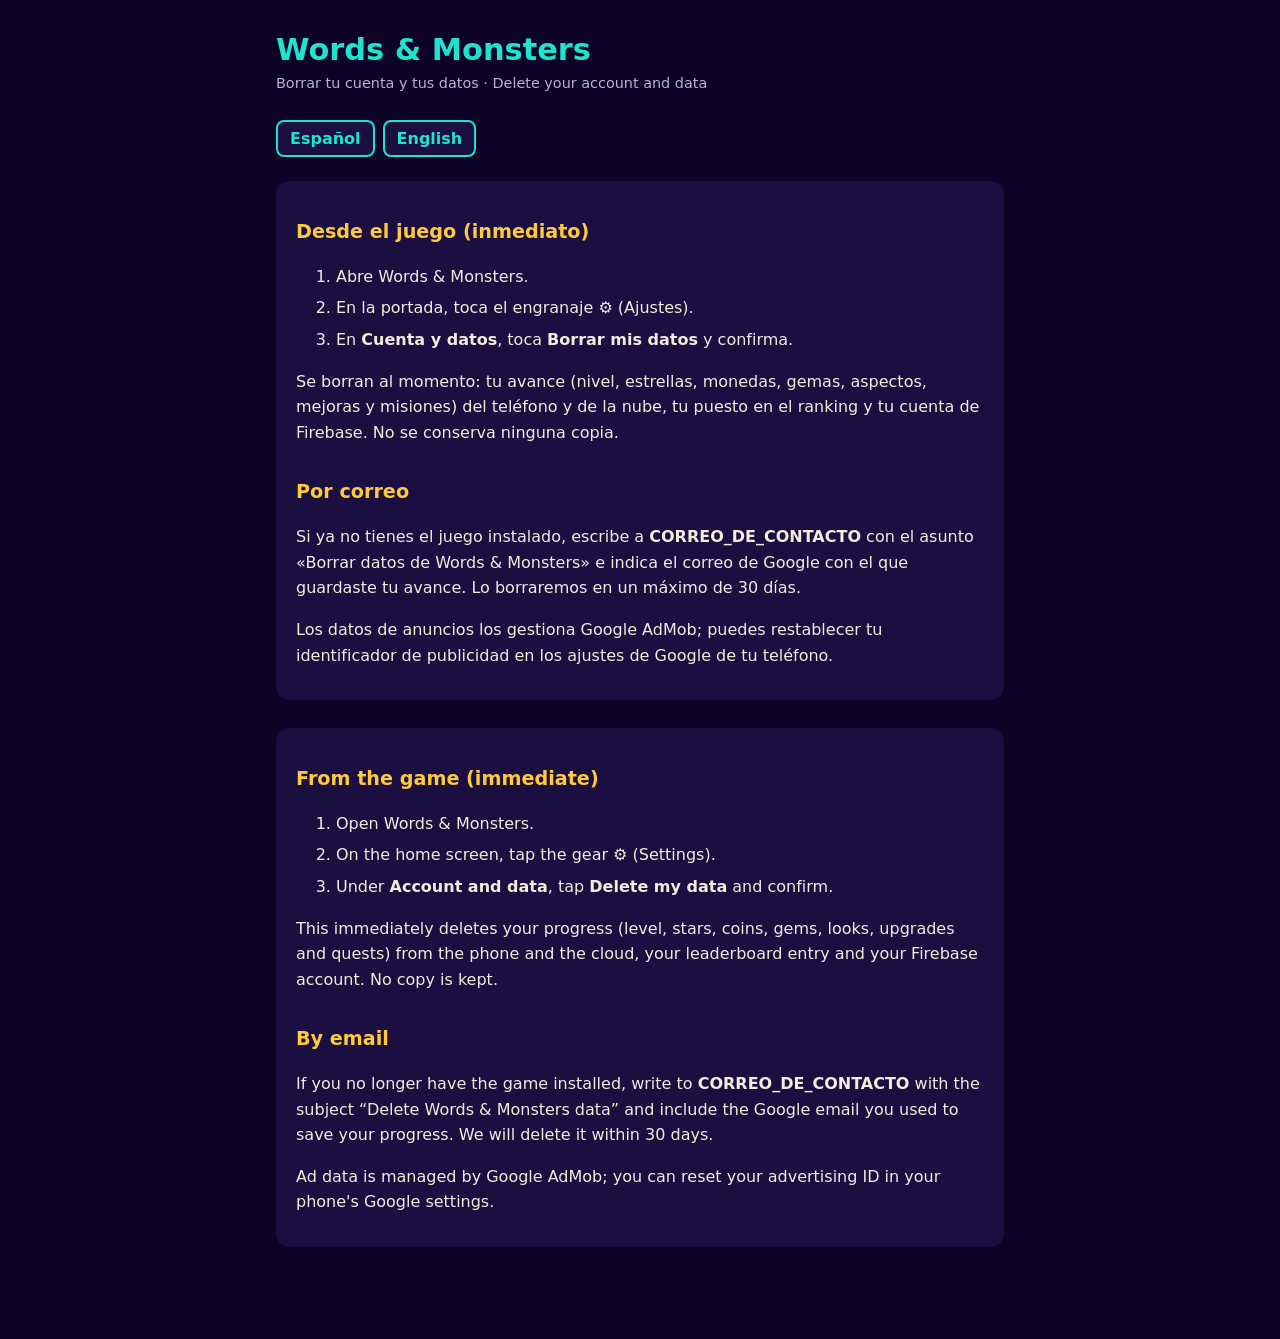
==== docs/borrar-datos.html @ 8a8e8f4f "Publicación en Google Play: paquete com.mferman.wordsandmonsters, firma, consentimiento de anuncios," ====
<!doctype html>
<html lang="es">
<head>
<meta charset="utf-8">
<meta name="viewport" content="width=device-width, initial-scale=1">
<title>Words &amp; Monsters · Borrar tus datos</title>
<link rel="stylesheet" href="estilo.css">
</head>
<body>
<main>
<h1>Words &amp; Monsters</h1>
<div class="meta">Borrar tu cuenta y tus datos · Delete your account and data</div>
<div class="lang"><a href="#es">Español</a><a href="#en">English</a></div>

<section id="es">
<h2>Desde el juego (inmediato)</h2>
<ol>
<li>Abre Words &amp; Monsters.</li>
<li>En la portada, toca el engranaje ⚙️ (Ajustes).</li>
<li>En <strong>Cuenta y datos</strong>, toca <strong>Borrar mis datos</strong> y confirma.</li>
</ol>
<p>Se borran al momento: tu avance (nivel, estrellas, monedas, gemas, aspectos, mejoras y misiones) del teléfono y de la nube, tu puesto en el ranking y tu cuenta de Firebase. No se conserva ninguna copia.</p>

<h2>Por correo</h2>
<p>Si ya no tienes el juego instalado, escribe a <strong>CORREO_DE_CONTACTO</strong> con el asunto «Borrar datos de Words &amp; Monsters» e indica el correo de Google con el que guardaste tu avance. Lo borraremos en un máximo de 30 días.</p>
<p>Los datos de anuncios los gestiona Google AdMob; puedes restablecer tu identificador de publicidad en los ajustes de Google de tu teléfono.</p>
</section>

<section id="en">
<h2>From the game (immediate)</h2>
<ol>
<li>Open Words &amp; Monsters.</li>
<li>On the home screen, tap the gear ⚙️ (Settings).</li>
<li>Under <strong>Account and data</strong>, tap <strong>Delete my data</strong> and confirm.</li>
</ol>
<p>This immediately deletes your progress (level, stars, coins, gems, looks, upgrades and quests) from the phone and the cloud, your leaderboard entry and your Firebase account. No copy is kept.</p>

<h2>By email</h2>
<p>If you no longer have the game installed, write to <strong>CORREO_DE_CONTACTO</strong> with the subject “Delete Words &amp; Monsters data” and include the Google email you used to save your progress. We will delete it within 30 days.</p>
<p>Ad data is managed by Google AdMob; you can reset your advertising ID in your phone's Google settings.</p>
</section>
</main>
</body>
</html>
---- docs/estilo.css ----
:root { --bg:#0D0326; --panel:#1A0F40; --cyan:#1EE3CF; --bone:#F4EBDD; --gold:#FFC93C; --muted:#B9B2D6; }
* { box-sizing: border-box; }
body { margin:0; background:var(--bg); color:var(--bone); font:16px/1.6 system-ui,-apple-system,"Segoe UI",Roboto,sans-serif; }
main { max-width:760px; margin:0 auto; padding:32px 16px 64px; }
h1 { color:var(--cyan); font-size:1.9rem; line-height:1.2; margin:0 0 4px; }
h2 { color:var(--gold); font-size:1.2rem; margin:32px 0 8px; }
a { color:var(--cyan); }
.meta { color:var(--muted); font-size:.9rem; margin-bottom:24px; }
.lang { display:flex; gap:8px; margin-bottom:24px; }
.lang a { background:var(--panel); border:2px solid var(--cyan); border-radius:8px; padding:4px 12px; text-decoration:none; font-weight:700; }
section { background:var(--panel); border-radius:14px; padding:4px 20px 16px; margin-bottom:28px; }
ul { padding-left:20px; }
li { margin-bottom:6px; }
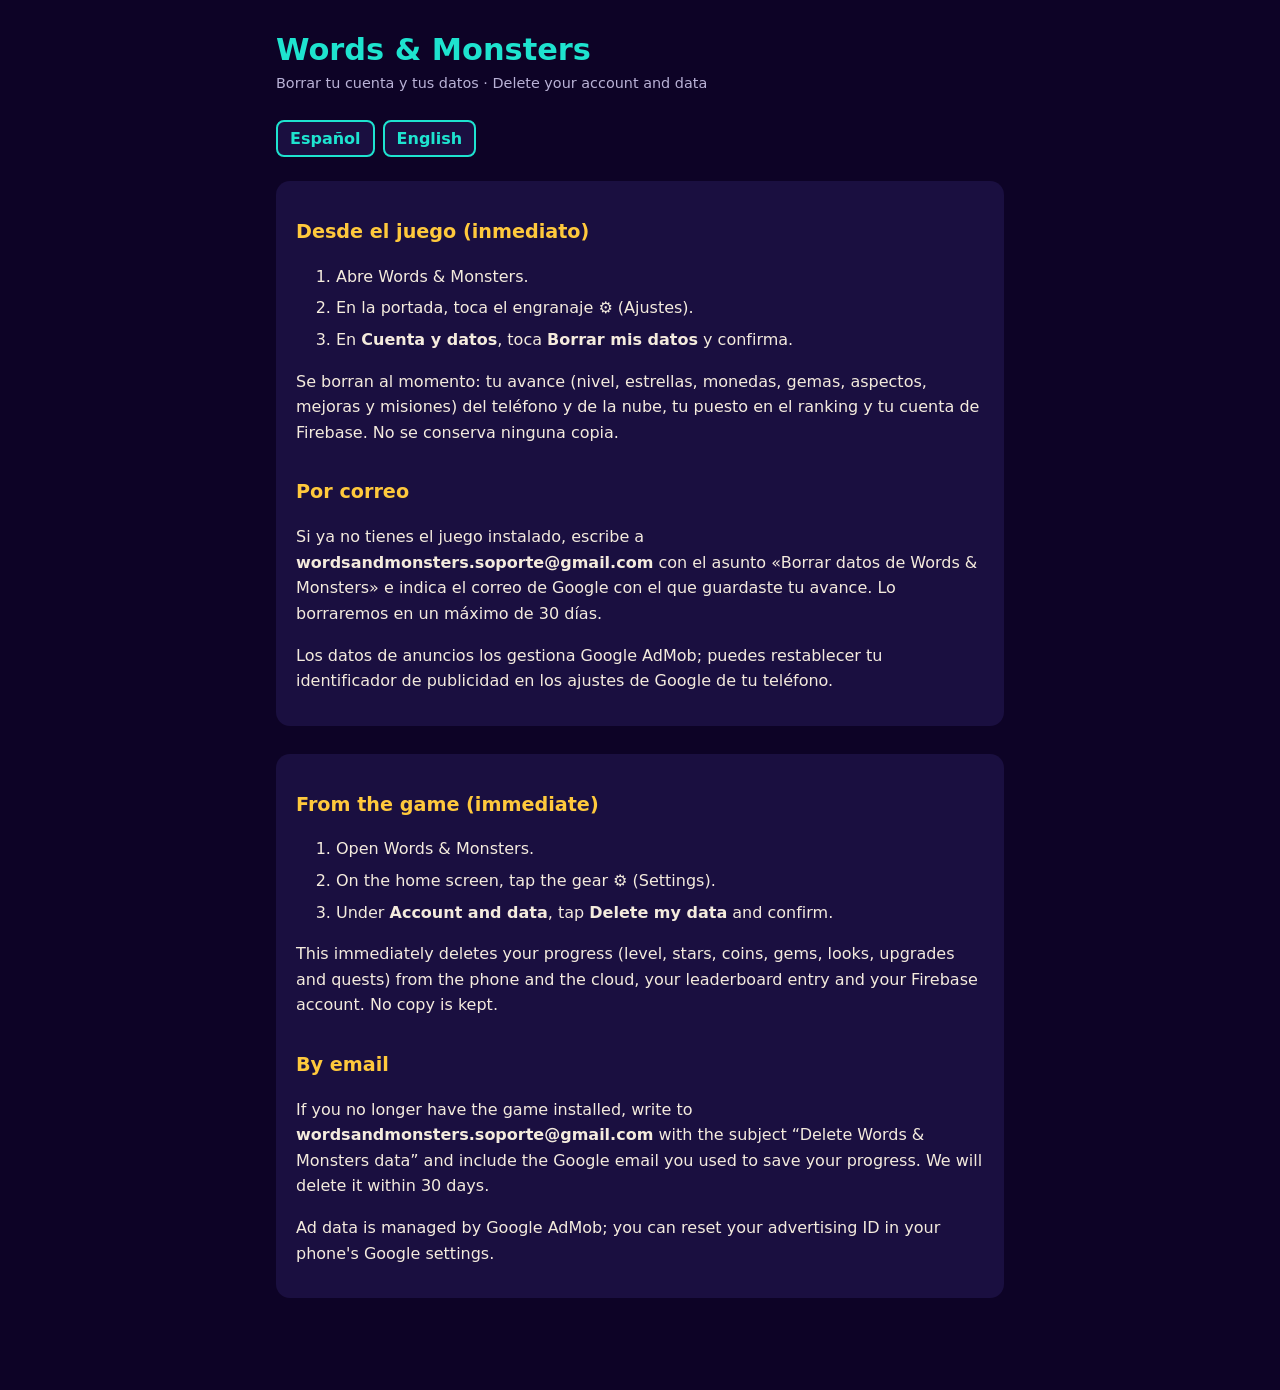
==== commit 9a6d38f3: "Correo de soporte en la política de privacidad, la página de borrado y la guía Co-Authored-By: Claud" ====
--- a/docs/borrar-datos.html
+++ b/docs/borrar-datos.html
@@ -22,7 +22,7 @@
 <p>Se borran al momento: tu avance (nivel, estrellas, monedas, gemas, aspectos, mejoras y misiones) del teléfono y de la nube, tu puesto en el ranking y tu cuenta de Firebase. No se conserva ninguna copia.</p>
 
 <h2>Por correo</h2>
-<p>Si ya no tienes el juego instalado, escribe a <strong>CORREO_DE_CONTACTO</strong> con el asunto «Borrar datos de Words &amp; Monsters» e indica el correo de Google con el que guardaste tu avance. Lo borraremos en un máximo de 30 días.</p>
+<p>Si ya no tienes el juego instalado, escribe a <strong>wordsandmonsters.soporte@gmail.com</strong> con el asunto «Borrar datos de Words &amp; Monsters» e indica el correo de Google con el que guardaste tu avance. Lo borraremos en un máximo de 30 días.</p>
 <p>Los datos de anuncios los gestiona Google AdMob; puedes restablecer tu identificador de publicidad en los ajustes de Google de tu teléfono.</p>
 </section>
 
@@ -36,7 +36,7 @@
 <p>This immediately deletes your progress (level, stars, coins, gems, looks, upgrades and quests) from the phone and the cloud, your leaderboard entry and your Firebase account. No copy is kept.</p>
 
 <h2>By email</h2>
-<p>If you no longer have the game installed, write to <strong>CORREO_DE_CONTACTO</strong> with the subject “Delete Words &amp; Monsters data” and include the Google email you used to save your progress. We will delete it within 30 days.</p>
+<p>If you no longer have the game installed, write to <strong>wordsandmonsters.soporte@gmail.com</strong> with the subject “Delete Words &amp; Monsters data” and include the Google email you used to save your progress. We will delete it within 30 days.</p>
 <p>Ad data is managed by Google AdMob; you can reset your advertising ID in your phone's Google settings.</p>
 </section>
 </main>
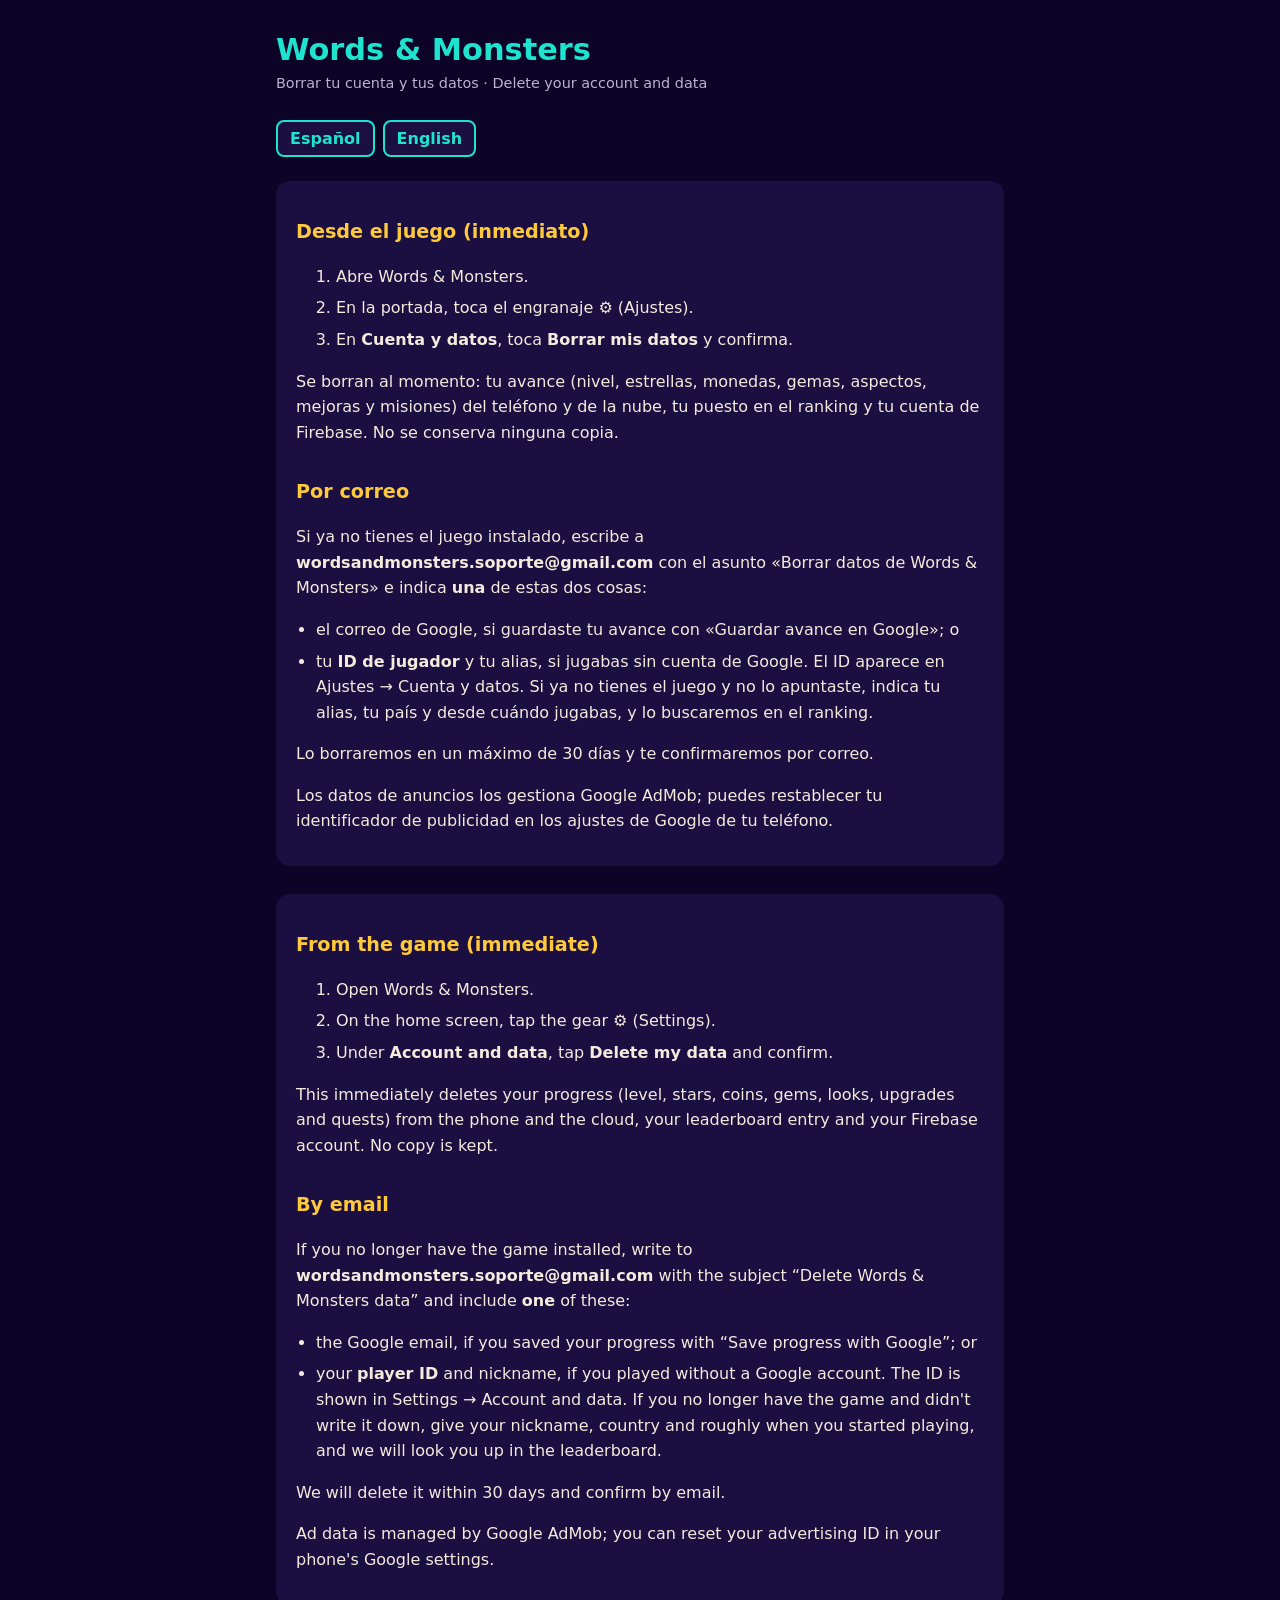
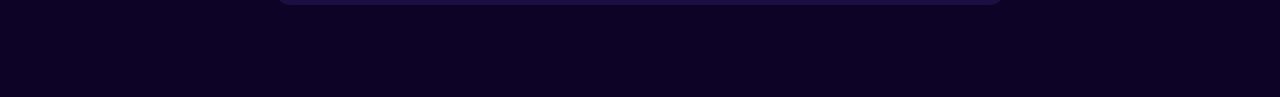
==== commit 5cce85c4: "Auditoría: datos apagados hasta saber la edad, sin Meta, ID de jugador para borrar y ficha de 6 mund" ====
--- a/docs/borrar-datos.html
+++ b/docs/borrar-datos.html
@@ -22,7 +22,12 @@
 <p>Se borran al momento: tu avance (nivel, estrellas, monedas, gemas, aspectos, mejoras y misiones) del teléfono y de la nube, tu puesto en el ranking y tu cuenta de Firebase. No se conserva ninguna copia.</p>
 
 <h2>Por correo</h2>
-<p>Si ya no tienes el juego instalado, escribe a <strong>wordsandmonsters.soporte@gmail.com</strong> con el asunto «Borrar datos de Words &amp; Monsters» e indica el correo de Google con el que guardaste tu avance. Lo borraremos en un máximo de 30 días.</p>
+<p>Si ya no tienes el juego instalado, escribe a <strong>wordsandmonsters.soporte@gmail.com</strong> con el asunto «Borrar datos de Words &amp; Monsters» e indica <strong>una</strong> de estas dos cosas:</p>
+<ul>
+<li>el correo de Google, si guardaste tu avance con «Guardar avance en Google»; o</li>
+<li>tu <strong>ID de jugador</strong> y tu alias, si jugabas sin cuenta de Google. El ID aparece en Ajustes → Cuenta y datos. Si ya no tienes el juego y no lo apuntaste, indica tu alias, tu país y desde cuándo jugabas, y lo buscaremos en el ranking.</li>
+</ul>
+<p>Lo borraremos en un máximo de 30 días y te confirmaremos por correo.</p>
 <p>Los datos de anuncios los gestiona Google AdMob; puedes restablecer tu identificador de publicidad en los ajustes de Google de tu teléfono.</p>
 </section>
 
@@ -36,7 +41,12 @@
 <p>This immediately deletes your progress (level, stars, coins, gems, looks, upgrades and quests) from the phone and the cloud, your leaderboard entry and your Firebase account. No copy is kept.</p>
 
 <h2>By email</h2>
-<p>If you no longer have the game installed, write to <strong>wordsandmonsters.soporte@gmail.com</strong> with the subject “Delete Words &amp; Monsters data” and include the Google email you used to save your progress. We will delete it within 30 days.</p>
+<p>If you no longer have the game installed, write to <strong>wordsandmonsters.soporte@gmail.com</strong> with the subject “Delete Words &amp; Monsters data” and include <strong>one</strong> of these:</p>
+<ul>
+<li>the Google email, if you saved your progress with “Save progress with Google”; or</li>
+<li>your <strong>player ID</strong> and nickname, if you played without a Google account. The ID is shown in Settings → Account and data. If you no longer have the game and didn't write it down, give your nickname, country and roughly when you started playing, and we will look you up in the leaderboard.</li>
+</ul>
+<p>We will delete it within 30 days and confirm by email.</p>
 <p>Ad data is managed by Google AdMob; you can reset your advertising ID in your phone's Google settings.</p>
 </section>
 </main>
